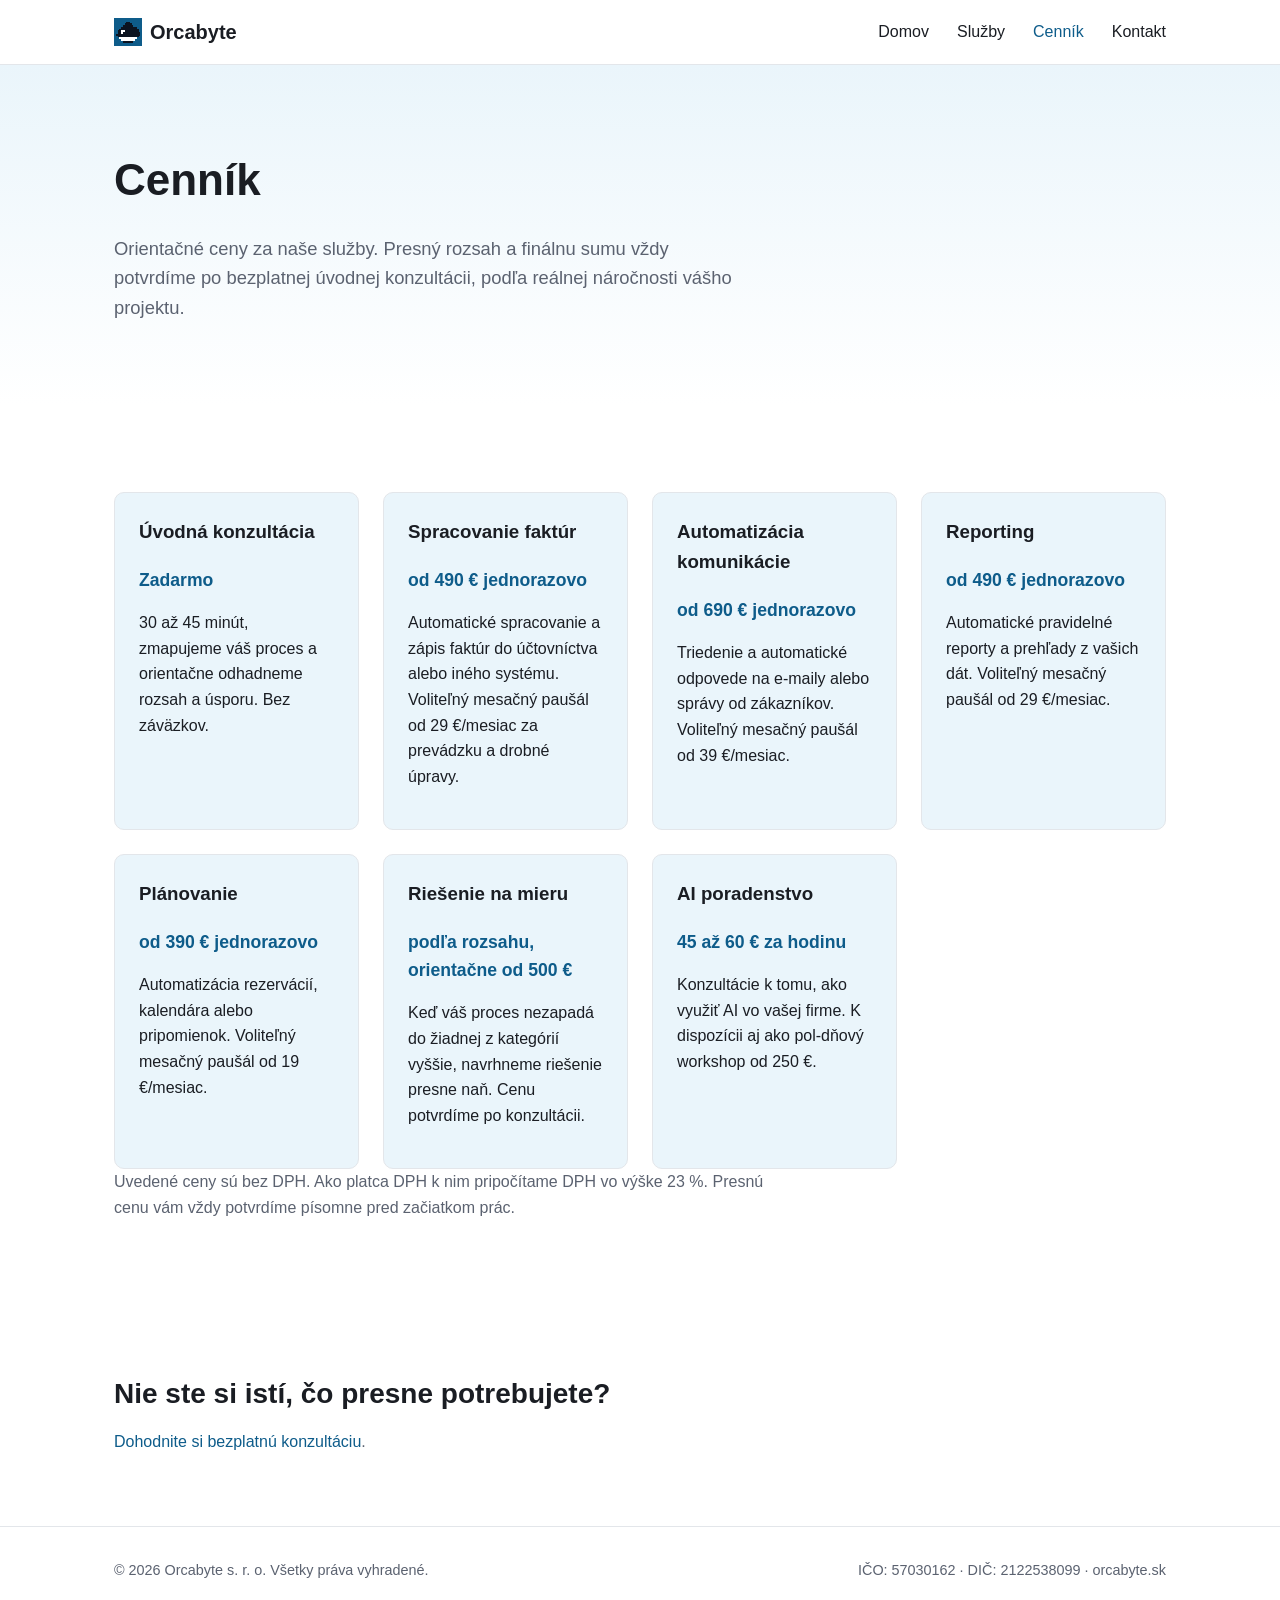
==== docs/cennik.html @ e9f47358 "Aktualizácia webu: cenník, nové služby, zrušenie O nás Mení zacielenie webu na AI automatizáciu fire" ====
<!DOCTYPE html>
<html lang="sk">
<head>
  <meta charset="UTF-8" />
  <meta name="viewport" content="width=device-width, initial-scale=1.0" />
  <title>Cenník | Orcabyte</title>
  <meta name="description" content="Orientačný cenník AI automatizácie a konzultácií pre malé firmy a živnostníkov na Slovensku. Ceny bez DPH, úvodná konzultácia zadarmo." />
  <link rel="stylesheet" href="assets/css/style.css" />
  <link rel="icon" type="image/svg+xml" href="assets/img/logo-icon.svg" />
</head>
<body>

  <header class="site-header">
    <div class="container">
      <a class="logo" href="index.html"><img src="assets/img/logo-icon.svg" alt="Orcabyte logo" class="logo-icon" width="28" height="28" />Orcabyte</a>
      <button class="nav-toggle" aria-label="Otvoriť menu" aria-expanded="false">☰</button>
      <nav class="main-nav">
        <ul>
          <li><a href="index.html">Domov</a></li>
          <li><a href="sluzby.html">Služby</a></li>
          <li><a class="active" href="cennik.html">Cenník</a></li>
          <li><a href="kontakt.html">Kontakt</a></li>
        </ul>
      </nav>
    </div>
  </header>

  <main>
    <section class="hero">
      <div class="container">
        <h1>Cenník</h1>
        <p>Orientačné ceny za naše služby. Presný rozsah a finálnu sumu vždy potvrdíme po bezplatnej úvodnej konzultácii, podľa reálnej náročnosti vášho projektu.</p>
      </div>
    </section>

    <section>
      <div class="container">
        <div class="card-grid">
          <div class="card">
            <h3>Úvodná konzultácia</h3>
            <p class="price">Zadarmo</p>
            <p>30 až 45 minút, zmapujeme váš proces a orientačne odhadneme rozsah a úsporu. Bez záväzkov.</p>
          </div>
          <div class="card">
            <h3>Spracovanie faktúr</h3>
            <p class="price">od 490 € jednorazovo</p>
            <p>Automatické spracovanie a zápis faktúr do účtovníctva alebo iného systému. Voliteľný mesačný paušál od 29 €/mesiac za prevádzku a drobné úpravy.</p>
          </div>
          <div class="card">
            <h3>Automatizácia komunikácie</h3>
            <p class="price">od 690 € jednorazovo</p>
            <p>Triedenie a automatické odpovede na e-maily alebo správy od zákazníkov. Voliteľný mesačný paušál od 39 €/mesiac.</p>
          </div>
          <div class="card">
            <h3>Reporting</h3>
            <p class="price">od 490 € jednorazovo</p>
            <p>Automatické pravidelné reporty a prehľady z vašich dát. Voliteľný mesačný paušál od 29 €/mesiac.</p>
          </div>
          <div class="card">
            <h3>Plánovanie</h3>
            <p class="price">od 390 € jednorazovo</p>
            <p>Automatizácia rezervácií, kalendára alebo pripomienok. Voliteľný mesačný paušál od 19 €/mesiac.</p>
          </div>
          <div class="card">
            <h3>Riešenie na mieru</h3>
            <p class="price">podľa rozsahu, orientačne od 500 €</p>
            <p>Keď váš proces nezapadá do žiadnej z kategórií vyššie, navrhneme riešenie presne naň. Cenu potvrdíme po konzultácii.</p>
          </div>
          <div class="card">
            <h3>AI poradenstvo</h3>
            <p class="price">45 až 60 € za hodinu</p>
            <p>Konzultácie k tomu, ako využiť AI vo vašej firme. K dispozícii aj ako pol-dňový workshop od 250 €.</p>
          </div>
        </div>
        <p class="lead">Uvedené ceny sú bez DPH. Ako platca DPH k nim pripočítame DPH vo výške 23 %. Presnú cenu vám vždy potvrdíme písomne pred začiatkom prác.</p>
      </div>
    </section>

    <section>
      <div class="container">
        <h2>Nie ste si istí, čo presne potrebujete?</h2>
        <p class="lead"><a href="kontakt.html">Dohodnite si bezplatnú konzultáciu</a>.</p>
      </div>
    </section>
  </main>

  <footer class="site-footer">
    <div class="container">
      <span>&copy; <span id="year"></span> Orcabyte s. r. o. Všetky práva vyhradené.</span>
      <span>IČO: 57030162 · DIČ: 2122538099 · orcabyte.sk</span>
    </div>
  </footer>

  <script>document.getElementById("year").textContent = new Date().getFullYear();</script>
  <script src="assets/js/main.js"></script>
</body>
</html>
---- docs/assets/css/style.css ----
/* ==========================================================================
   Orcabyte – základný štýl kostry webu
   Farby a fonty sú zámerne jednoduché placeholdery – uprav podľa brandu.
   ========================================================================== */

:root {
  --color-bg: #ffffff;
  --color-text: #1a1d23;
  --color-muted: #5b6270;
  --color-primary: #0e5c8a;
  --color-primary-dark: #073b5c;
  --color-surface: #eaf5fb;
  --color-border: #e3e6ea;
  --radius: 10px;
  --max-width: 1100px;
  --font-base: -apple-system, BlinkMacSystemFont, "Segoe UI", Roboto, Helvetica, Arial, sans-serif;
}

* {
  box-sizing: border-box;
}

html {
  scroll-behavior: smooth;
}

body {
  margin: 0;
  font-family: var(--font-base);
  color: var(--color-text);
  background: var(--color-bg);
  line-height: 1.6;
}

img {
  max-width: 100%;
  display: block;
}

a {
  color: var(--color-primary);
  text-decoration: none;
}

a:hover {
  text-decoration: underline;
}

.container {
  max-width: var(--max-width);
  margin: 0 auto;
  padding: 0 24px;
}

/* ---- Header / navigácia ---- */

.site-header {
  border-bottom: 1px solid var(--color-border);
  position: sticky;
  top: 0;
  background: var(--color-bg);
  z-index: 10;
}

.site-header .container {
  display: flex;
  align-items: center;
  justify-content: space-between;
  padding-top: 16px;
  padding-bottom: 16px;
}

.logo {
  display: flex;
  align-items: center;
  gap: 8px;
  font-weight: 700;
  font-size: 1.25rem;
  color: var(--color-text);
}

.logo-icon {
  width: 28px;
  height: 28px;
}

.logo:hover {
  text-decoration: none;
}

.nav-toggle {
  display: none;
  background: none;
  border: 1px solid var(--color-border);
  border-radius: 8px;
  padding: 8px 10px;
  cursor: pointer;
}

.main-nav ul {
  display: flex;
  gap: 28px;
  list-style: none;
  margin: 0;
  padding: 0;
}

.main-nav a {
  color: var(--color-text);
  font-weight: 500;
}

.main-nav a.active {
  color: var(--color-primary);
}

/* ---- Hero sekcia ---- */

.hero {
  padding: 80px 0 64px;
  background: linear-gradient(180deg, var(--color-surface), var(--color-bg));
}

.hero h1 {
  font-size: clamp(2rem, 4vw, 2.75rem);
  margin: 0 0 16px;
}

.hero p {
  font-size: 1.15rem;
  color: var(--color-muted);
  max-width: 640px;
}

.hero .cta-group {
  margin-top: 28px;
  display: flex;
  gap: 16px;
  flex-wrap: wrap;
}

/* ---- Tlačidlá ---- */

.btn {
  display: inline-block;
  padding: 12px 24px;
  border-radius: var(--radius);
  font-weight: 600;
  text-decoration: none;
}

.btn-primary {
  background: var(--color-primary);
  color: #fff;
}

.btn-primary:hover {
  background: var(--color-primary-dark);
  text-decoration: none;
}

.btn-secondary {
  background: transparent;
  color: var(--color-text);
  border: 1px solid var(--color-border);
}

.btn-secondary:hover {
  border-color: var(--color-text);
  text-decoration: none;
}

/* ---- Všeobecné sekcie ---- */

section {
  padding: 56px 0;
}

section h2 {
  font-size: 1.75rem;
  margin-bottom: 12px;
}

section > .container > p.lead {
  color: var(--color-muted);
  max-width: 680px;
  margin-top: 0;
}

.card-grid {
  display: grid;
  grid-template-columns: repeat(auto-fit, minmax(240px, 1fr));
  gap: 24px;
  margin-top: 32px;
}

.card {
  background: var(--color-surface);
  border: 1px solid var(--color-border);
  border-radius: var(--radius);
  padding: 24px;
}

.card h3 {
  margin-top: 0;
}

.card .price {
  font-weight: 700;
  color: var(--color-primary);
  font-size: 1.1rem;
  margin: 4px 0 12px;
}

/* ---- Kontaktný formulár (placeholder, bez backendu) ---- */

.contact-form {
  display: grid;
  gap: 16px;
  max-width: 520px;
  margin-top: 24px;
}

.contact-form label {
  font-weight: 600;
  display: block;
  margin-bottom: 6px;
}

.contact-form input,
.contact-form textarea {
  width: 100%;
  padding: 10px 12px;
  border: 1px solid var(--color-border);
  border-radius: 8px;
  font: inherit;
}

.contact-info {
  margin-top: 32px;
  color: var(--color-muted);
}

/* ---- Footer ---- */

.site-footer {
  border-top: 1px solid var(--color-border);
  padding: 32px 0;
  color: var(--color-muted);
  font-size: 0.9rem;
}

.site-footer .container {
  display: flex;
  justify-content: space-between;
  flex-wrap: wrap;
  gap: 12px;
}

/* ---- Responzivita ---- */

@media (max-width: 720px) {
  .nav-toggle {
    display: inline-flex;
  }

  .main-nav {
    display: none;
    width: 100%;
  }

  .main-nav.open {
    display: block;
  }

  .main-nav ul {
    flex-direction: column;
    gap: 12px;
    padding: 16px 0;
  }

  .site-header .container {
    flex-wrap: wrap;
  }
}
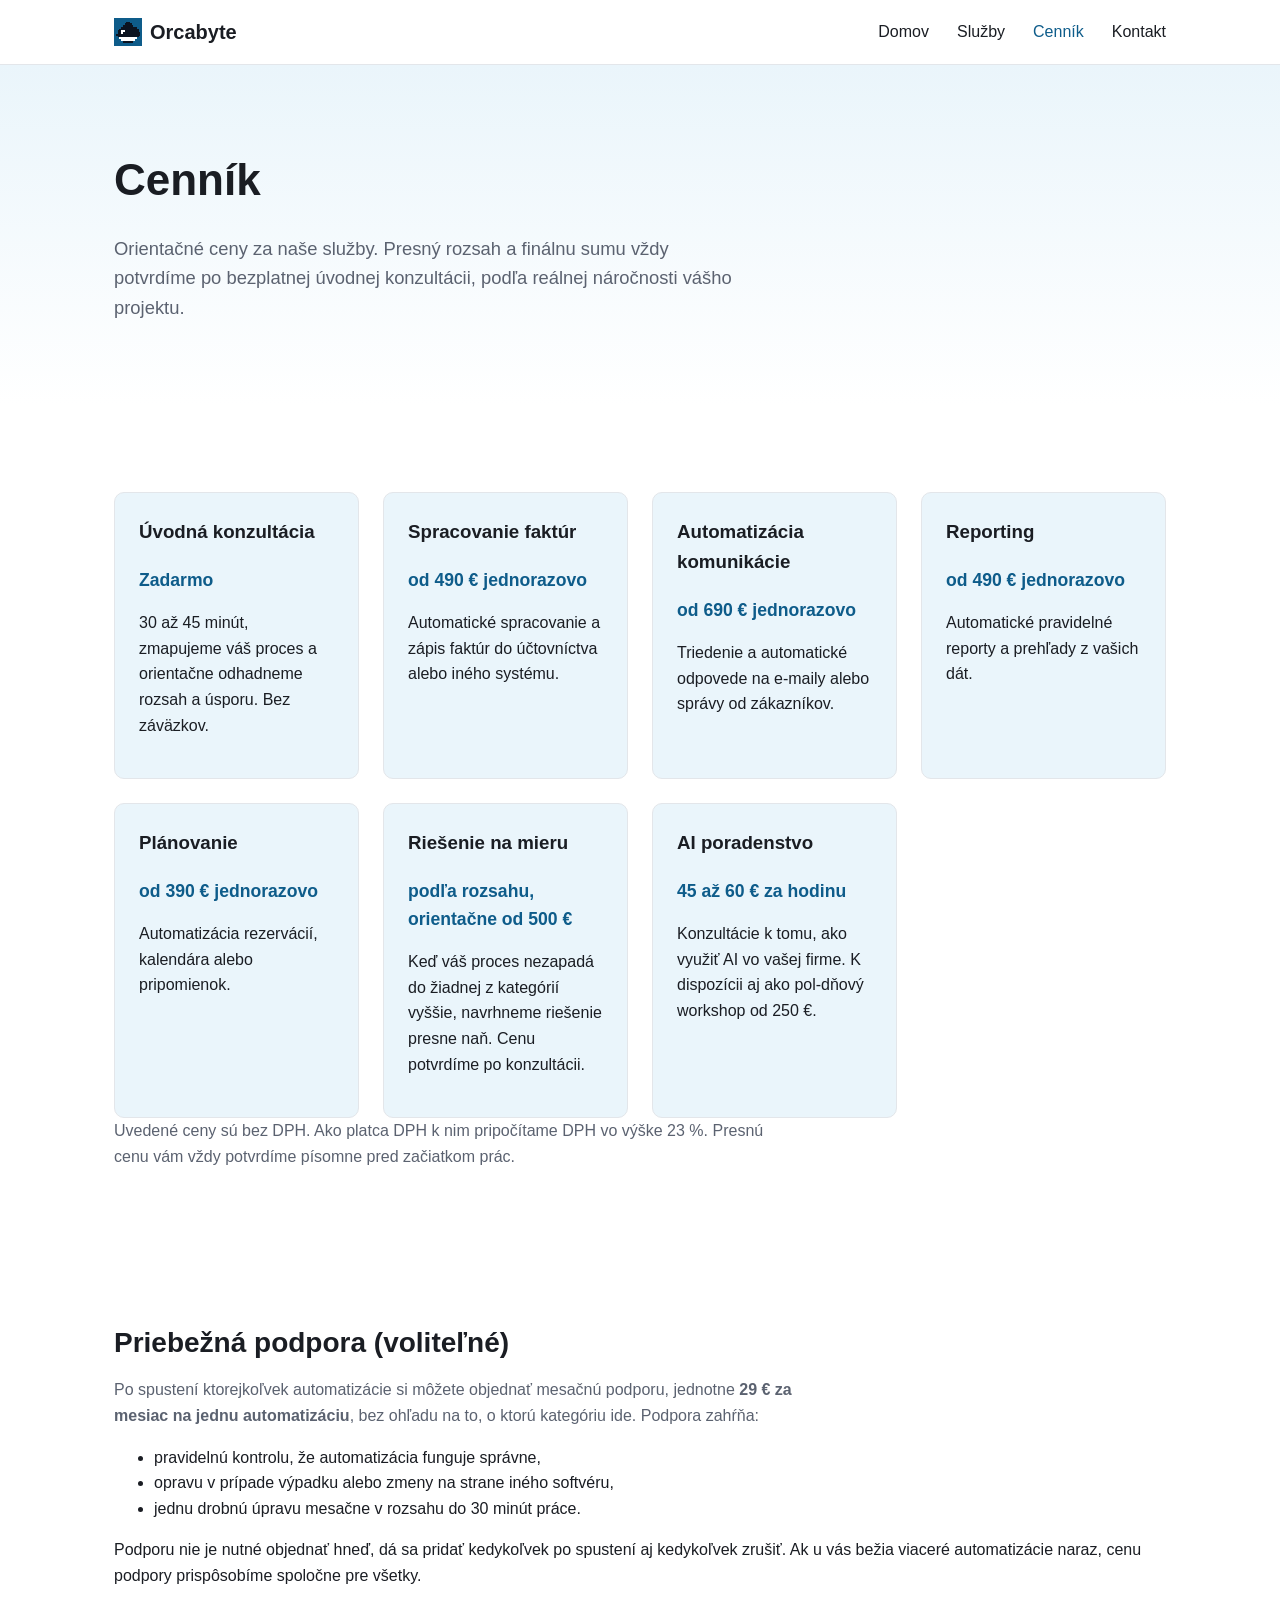
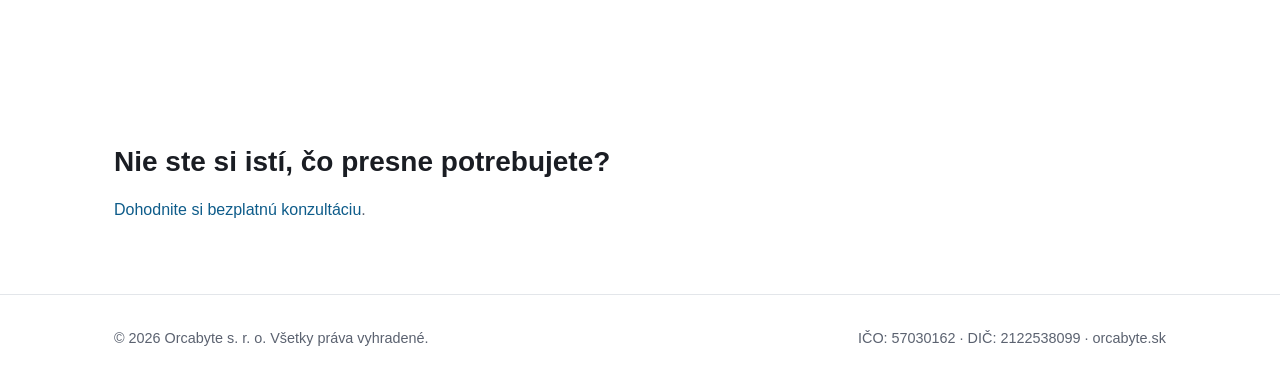
==== commit c1e73e8e: "Zjednodušenie cenníka: jedna jasná mesačná podpora namiesto rôznych paušálov Co-Authored-By: Claude " ====
--- a/docs/cennik.html
+++ b/docs/cennik.html
@@ -44,22 +44,22 @@
           <div class="card">
             <h3>Spracovanie faktúr</h3>
             <p class="price">od 490 € jednorazovo</p>
-            <p>Automatické spracovanie a zápis faktúr do účtovníctva alebo iného systému. Voliteľný mesačný paušál od 29 €/mesiac za prevádzku a drobné úpravy.</p>
+            <p>Automatické spracovanie a zápis faktúr do účtovníctva alebo iného systému.</p>
           </div>
           <div class="card">
             <h3>Automatizácia komunikácie</h3>
             <p class="price">od 690 € jednorazovo</p>
-            <p>Triedenie a automatické odpovede na e-maily alebo správy od zákazníkov. Voliteľný mesačný paušál od 39 €/mesiac.</p>
+            <p>Triedenie a automatické odpovede na e-maily alebo správy od zákazníkov.</p>
           </div>
           <div class="card">
             <h3>Reporting</h3>
             <p class="price">od 490 € jednorazovo</p>
-            <p>Automatické pravidelné reporty a prehľady z vašich dát. Voliteľný mesačný paušál od 29 €/mesiac.</p>
+            <p>Automatické pravidelné reporty a prehľady z vašich dát.</p>
           </div>
           <div class="card">
             <h3>Plánovanie</h3>
             <p class="price">od 390 € jednorazovo</p>
-            <p>Automatizácia rezervácií, kalendára alebo pripomienok. Voliteľný mesačný paušál od 19 €/mesiac.</p>
+            <p>Automatizácia rezervácií, kalendára alebo pripomienok.</p>
           </div>
           <div class="card">
             <h3>Riešenie na mieru</h3>
@@ -73,6 +73,19 @@
           </div>
         </div>
         <p class="lead">Uvedené ceny sú bez DPH. Ako platca DPH k nim pripočítame DPH vo výške 23 %. Presnú cenu vám vždy potvrdíme písomne pred začiatkom prác.</p>
+      </div>
+    </section>
+
+    <section>
+      <div class="container">
+        <h2>Priebežná podpora (voliteľné)</h2>
+        <p class="lead">Po spustení ktorejkoľvek automatizácie si môžete objednať mesačnú podporu, jednotne <strong>29 € za mesiac na jednu automatizáciu</strong>, bez ohľadu na to, o ktorú kategóriu ide. Podpora zahŕňa:</p>
+        <ul>
+          <li>pravidelnú kontrolu, že automatizácia funguje správne,</li>
+          <li>opravu v prípade výpadku alebo zmeny na strane iného softvéru,</li>
+          <li>jednu drobnú úpravu mesačne v rozsahu do 30 minút práce.</li>
+        </ul>
+        <p>Podporu nie je nutné objednať hneď, dá sa pridať kedykoľvek po spustení aj kedykoľvek zrušiť. Ak u vás bežia viaceré automatizácie naraz, cenu podpory prispôsobíme spoločne pre všetky.</p>
       </div>
     </section>
 
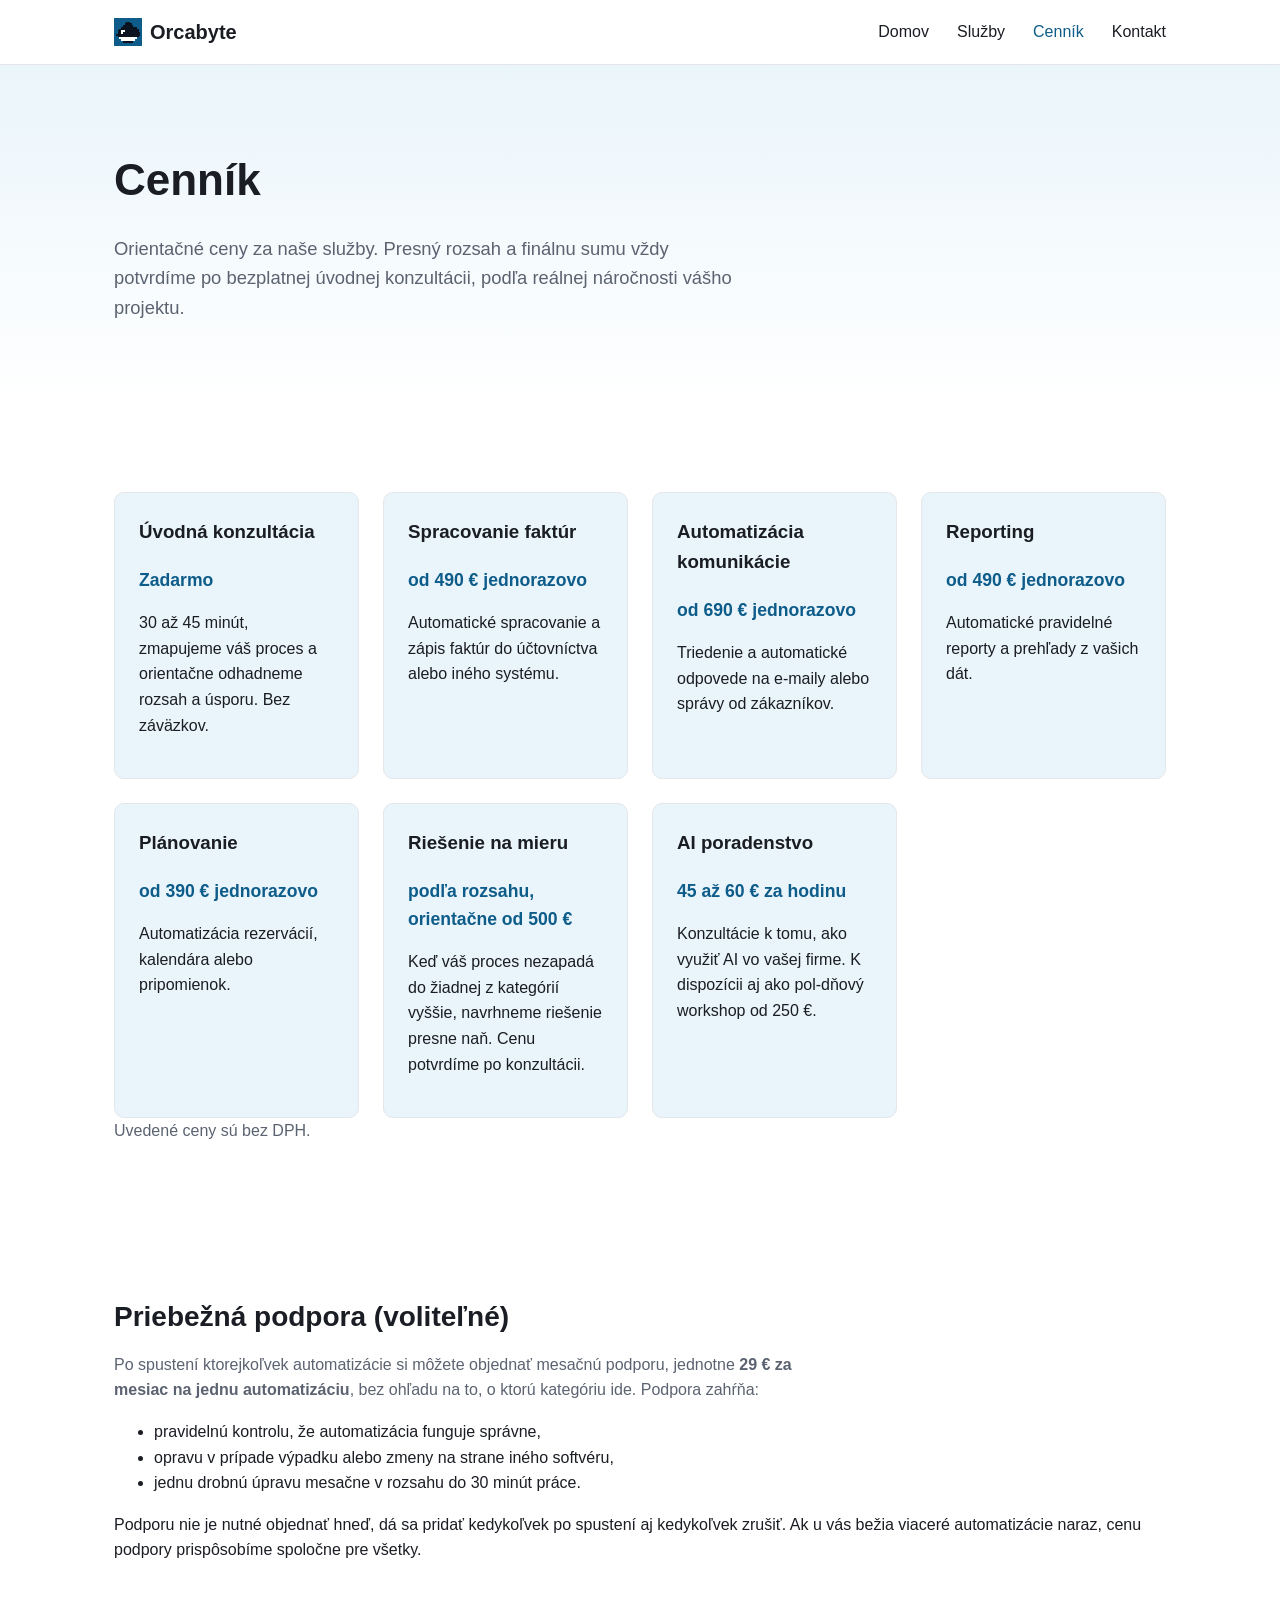
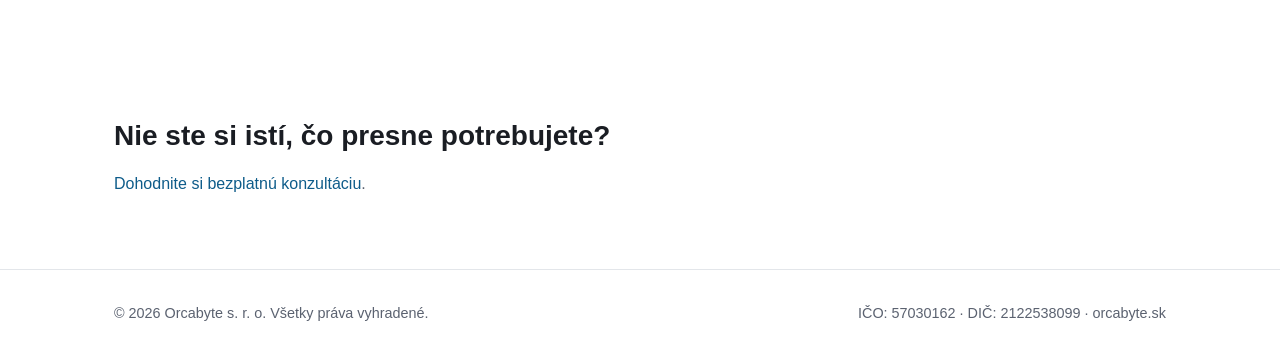
==== commit 238d1952: "oprava DPH" ====
--- a/docs/cennik.html
+++ b/docs/cennik.html
@@ -1,110 +1,163 @@
-<!DOCTYPE html>
+<!doctype html>
 <html lang="sk">
-<head>
-  <meta charset="UTF-8" />
-  <meta name="viewport" content="width=device-width, initial-scale=1.0" />
-  <title>Cenník | Orcabyte</title>
-  <meta name="description" content="Orientačný cenník AI automatizácie a konzultácií pre malé firmy a živnostníkov na Slovensku. Ceny bez DPH, úvodná konzultácia zadarmo." />
-  <link rel="stylesheet" href="assets/css/style.css" />
-  <link rel="icon" type="image/svg+xml" href="assets/img/logo-icon.svg" />
-</head>
-<body>
+  <head>
+    <meta charset="UTF-8" />
+    <meta name="viewport" content="width=device-width, initial-scale=1.0" />
+    <title>Cenník | Orcabyte</title>
+    <meta
+      name="description"
+      content="Orientačný cenník AI automatizácie a konzultácií pre malé firmy a živnostníkov na Slovensku. Ceny bez DPH, úvodná konzultácia zadarmo."
+    />
+    <link rel="stylesheet" href="assets/css/style.css" />
+    <link rel="icon" type="image/svg+xml" href="assets/img/logo-icon.svg" />
+  </head>
+  <body>
+    <header class="site-header">
+      <div class="container">
+        <a class="logo" href="index.html"
+          ><img
+            src="assets/img/logo-icon.svg"
+            alt="Orcabyte logo"
+            class="logo-icon"
+            width="28"
+            height="28"
+          />Orcabyte</a
+        >
+        <button
+          class="nav-toggle"
+          aria-label="Otvoriť menu"
+          aria-expanded="false"
+        >
+          ☰
+        </button>
+        <nav class="main-nav">
+          <ul>
+            <li><a href="index.html">Domov</a></li>
+            <li><a href="sluzby.html">Služby</a></li>
+            <li><a class="active" href="cennik.html">Cenník</a></li>
+            <li><a href="kontakt.html">Kontakt</a></li>
+          </ul>
+        </nav>
+      </div>
+    </header>
 
-  <header class="site-header">
-    <div class="container">
-      <a class="logo" href="index.html"><img src="assets/img/logo-icon.svg" alt="Orcabyte logo" class="logo-icon" width="28" height="28" />Orcabyte</a>
-      <button class="nav-toggle" aria-label="Otvoriť menu" aria-expanded="false">☰</button>
-      <nav class="main-nav">
-        <ul>
-          <li><a href="index.html">Domov</a></li>
-          <li><a href="sluzby.html">Služby</a></li>
-          <li><a class="active" href="cennik.html">Cenník</a></li>
-          <li><a href="kontakt.html">Kontakt</a></li>
-        </ul>
-      </nav>
-    </div>
-  </header>
+    <main>
+      <section class="hero">
+        <div class="container">
+          <h1>Cenník</h1>
+          <p>
+            Orientačné ceny za naše služby. Presný rozsah a finálnu sumu vždy
+            potvrdíme po bezplatnej úvodnej konzultácii, podľa reálnej
+            náročnosti vášho projektu.
+          </p>
+        </div>
+      </section>
 
-  <main>
-    <section class="hero">
+      <section>
+        <div class="container">
+          <div class="card-grid">
+            <div class="card">
+              <h3>Úvodná konzultácia</h3>
+              <p class="price">Zadarmo</p>
+              <p>
+                30 až 45 minút, zmapujeme váš proces a orientačne odhadneme
+                rozsah a úsporu. Bez záväzkov.
+              </p>
+            </div>
+            <div class="card">
+              <h3>Spracovanie faktúr</h3>
+              <p class="price">od 490 € jednorazovo</p>
+              <p>
+                Automatické spracovanie a zápis faktúr do účtovníctva alebo
+                iného systému.
+              </p>
+            </div>
+            <div class="card">
+              <h3>Automatizácia komunikácie</h3>
+              <p class="price">od 690 € jednorazovo</p>
+              <p>
+                Triedenie a automatické odpovede na e-maily alebo správy od
+                zákazníkov.
+              </p>
+            </div>
+            <div class="card">
+              <h3>Reporting</h3>
+              <p class="price">od 490 € jednorazovo</p>
+              <p>Automatické pravidelné reporty a prehľady z vašich dát.</p>
+            </div>
+            <div class="card">
+              <h3>Plánovanie</h3>
+              <p class="price">od 390 € jednorazovo</p>
+              <p>Automatizácia rezervácií, kalendára alebo pripomienok.</p>
+            </div>
+            <div class="card">
+              <h3>Riešenie na mieru</h3>
+              <p class="price">podľa rozsahu, orientačne od 500 €</p>
+              <p>
+                Keď váš proces nezapadá do žiadnej z kategórií vyššie, navrhneme
+                riešenie presne naň. Cenu potvrdíme po konzultácii.
+              </p>
+            </div>
+            <div class="card">
+              <h3>AI poradenstvo</h3>
+              <p class="price">45 až 60 € za hodinu</p>
+              <p>
+                Konzultácie k tomu, ako využiť AI vo vašej firme. K dispozícii
+                aj ako pol-dňový workshop od 250 €.
+              </p>
+            </div>
+          </div>
+          <p class="lead">Uvedené ceny sú bez DPH.</p>
+        </div>
+      </section>
+
+      <section>
+        <div class="container">
+          <h2>Priebežná podpora (voliteľné)</h2>
+          <p class="lead">
+            Po spustení ktorejkoľvek automatizácie si môžete objednať mesačnú
+            podporu, jednotne
+            <strong>29 € za mesiac na jednu automatizáciu</strong>, bez ohľadu
+            na to, o ktorú kategóriu ide. Podpora zahŕňa:
+          </p>
+          <ul>
+            <li>pravidelnú kontrolu, že automatizácia funguje správne,</li>
+            <li>
+              opravu v prípade výpadku alebo zmeny na strane iného softvéru,
+            </li>
+            <li>jednu drobnú úpravu mesačne v rozsahu do 30 minút práce.</li>
+          </ul>
+          <p>
+            Podporu nie je nutné objednať hneď, dá sa pridať kedykoľvek po
+            spustení aj kedykoľvek zrušiť. Ak u vás bežia viaceré automatizácie
+            naraz, cenu podpory prispôsobíme spoločne pre všetky.
+          </p>
+        </div>
+      </section>
+
+      <section>
+        <div class="container">
+          <h2>Nie ste si istí, čo presne potrebujete?</h2>
+          <p class="lead">
+            <a href="kontakt.html">Dohodnite si bezplatnú konzultáciu</a>.
+          </p>
+        </div>
+      </section>
+    </main>
+
+    <footer class="site-footer">
       <div class="container">
-        <h1>Cenník</h1>
-        <p>Orientačné ceny za naše služby. Presný rozsah a finálnu sumu vždy potvrdíme po bezplatnej úvodnej konzultácii, podľa reálnej náročnosti vášho projektu.</p>
+        <span
+          >&copy; <span id="year"></span> Orcabyte s. r. o. Všetky práva
+          vyhradené.</span
+        >
+        <span>IČO: 57030162 · DIČ: 2122538099 · orcabyte.sk</span>
       </div>
-    </section>
+    </footer>
 
-    <section>
-      <div class="container">
-        <div class="card-grid">
-          <div class="card">
-            <h3>Úvodná konzultácia</h3>
-            <p class="price">Zadarmo</p>
-            <p>30 až 45 minút, zmapujeme váš proces a orientačne odhadneme rozsah a úsporu. Bez záväzkov.</p>
-          </div>
-          <div class="card">
-            <h3>Spracovanie faktúr</h3>
-            <p class="price">od 490 € jednorazovo</p>
-            <p>Automatické spracovanie a zápis faktúr do účtovníctva alebo iného systému.</p>
-          </div>
-          <div class="card">
-            <h3>Automatizácia komunikácie</h3>
-            <p class="price">od 690 € jednorazovo</p>
-            <p>Triedenie a automatické odpovede na e-maily alebo správy od zákazníkov.</p>
-          </div>
-          <div class="card">
-            <h3>Reporting</h3>
-            <p class="price">od 490 € jednorazovo</p>
-            <p>Automatické pravidelné reporty a prehľady z vašich dát.</p>
-          </div>
-          <div class="card">
-            <h3>Plánovanie</h3>
-            <p class="price">od 390 € jednorazovo</p>
-            <p>Automatizácia rezervácií, kalendára alebo pripomienok.</p>
-          </div>
-          <div class="card">
-            <h3>Riešenie na mieru</h3>
-            <p class="price">podľa rozsahu, orientačne od 500 €</p>
-            <p>Keď váš proces nezapadá do žiadnej z kategórií vyššie, navrhneme riešenie presne naň. Cenu potvrdíme po konzultácii.</p>
-          </div>
-          <div class="card">
-            <h3>AI poradenstvo</h3>
-            <p class="price">45 až 60 € za hodinu</p>
-            <p>Konzultácie k tomu, ako využiť AI vo vašej firme. K dispozícii aj ako pol-dňový workshop od 250 €.</p>
-          </div>
-        </div>
-        <p class="lead">Uvedené ceny sú bez DPH. Ako platca DPH k nim pripočítame DPH vo výške 23 %. Presnú cenu vám vždy potvrdíme písomne pred začiatkom prác.</p>
-      </div>
-    </section>
-
-    <section>
-      <div class="container">
-        <h2>Priebežná podpora (voliteľné)</h2>
-        <p class="lead">Po spustení ktorejkoľvek automatizácie si môžete objednať mesačnú podporu, jednotne <strong>29 € za mesiac na jednu automatizáciu</strong>, bez ohľadu na to, o ktorú kategóriu ide. Podpora zahŕňa:</p>
-        <ul>
-          <li>pravidelnú kontrolu, že automatizácia funguje správne,</li>
-          <li>opravu v prípade výpadku alebo zmeny na strane iného softvéru,</li>
-          <li>jednu drobnú úpravu mesačne v rozsahu do 30 minút práce.</li>
-        </ul>
-        <p>Podporu nie je nutné objednať hneď, dá sa pridať kedykoľvek po spustení aj kedykoľvek zrušiť. Ak u vás bežia viaceré automatizácie naraz, cenu podpory prispôsobíme spoločne pre všetky.</p>
-      </div>
-    </section>
-
-    <section>
-      <div class="container">
-        <h2>Nie ste si istí, čo presne potrebujete?</h2>
-        <p class="lead"><a href="kontakt.html">Dohodnite si bezplatnú konzultáciu</a>.</p>
-      </div>
-    </section>
-  </main>
-
-  <footer class="site-footer">
-    <div class="container">
-      <span>&copy; <span id="year"></span> Orcabyte s. r. o. Všetky práva vyhradené.</span>
-      <span>IČO: 57030162 · DIČ: 2122538099 · orcabyte.sk</span>
-    </div>
-  </footer>
-
-  <script>document.getElementById("year").textContent = new Date().getFullYear();</script>
-  <script src="assets/js/main.js"></script>
-</body>
+    <script>
+      document.getElementById("year").textContent = new Date().getFullYear();
+    </script>
+    <script src="assets/js/main.js"></script>
+  </body>
 </html>
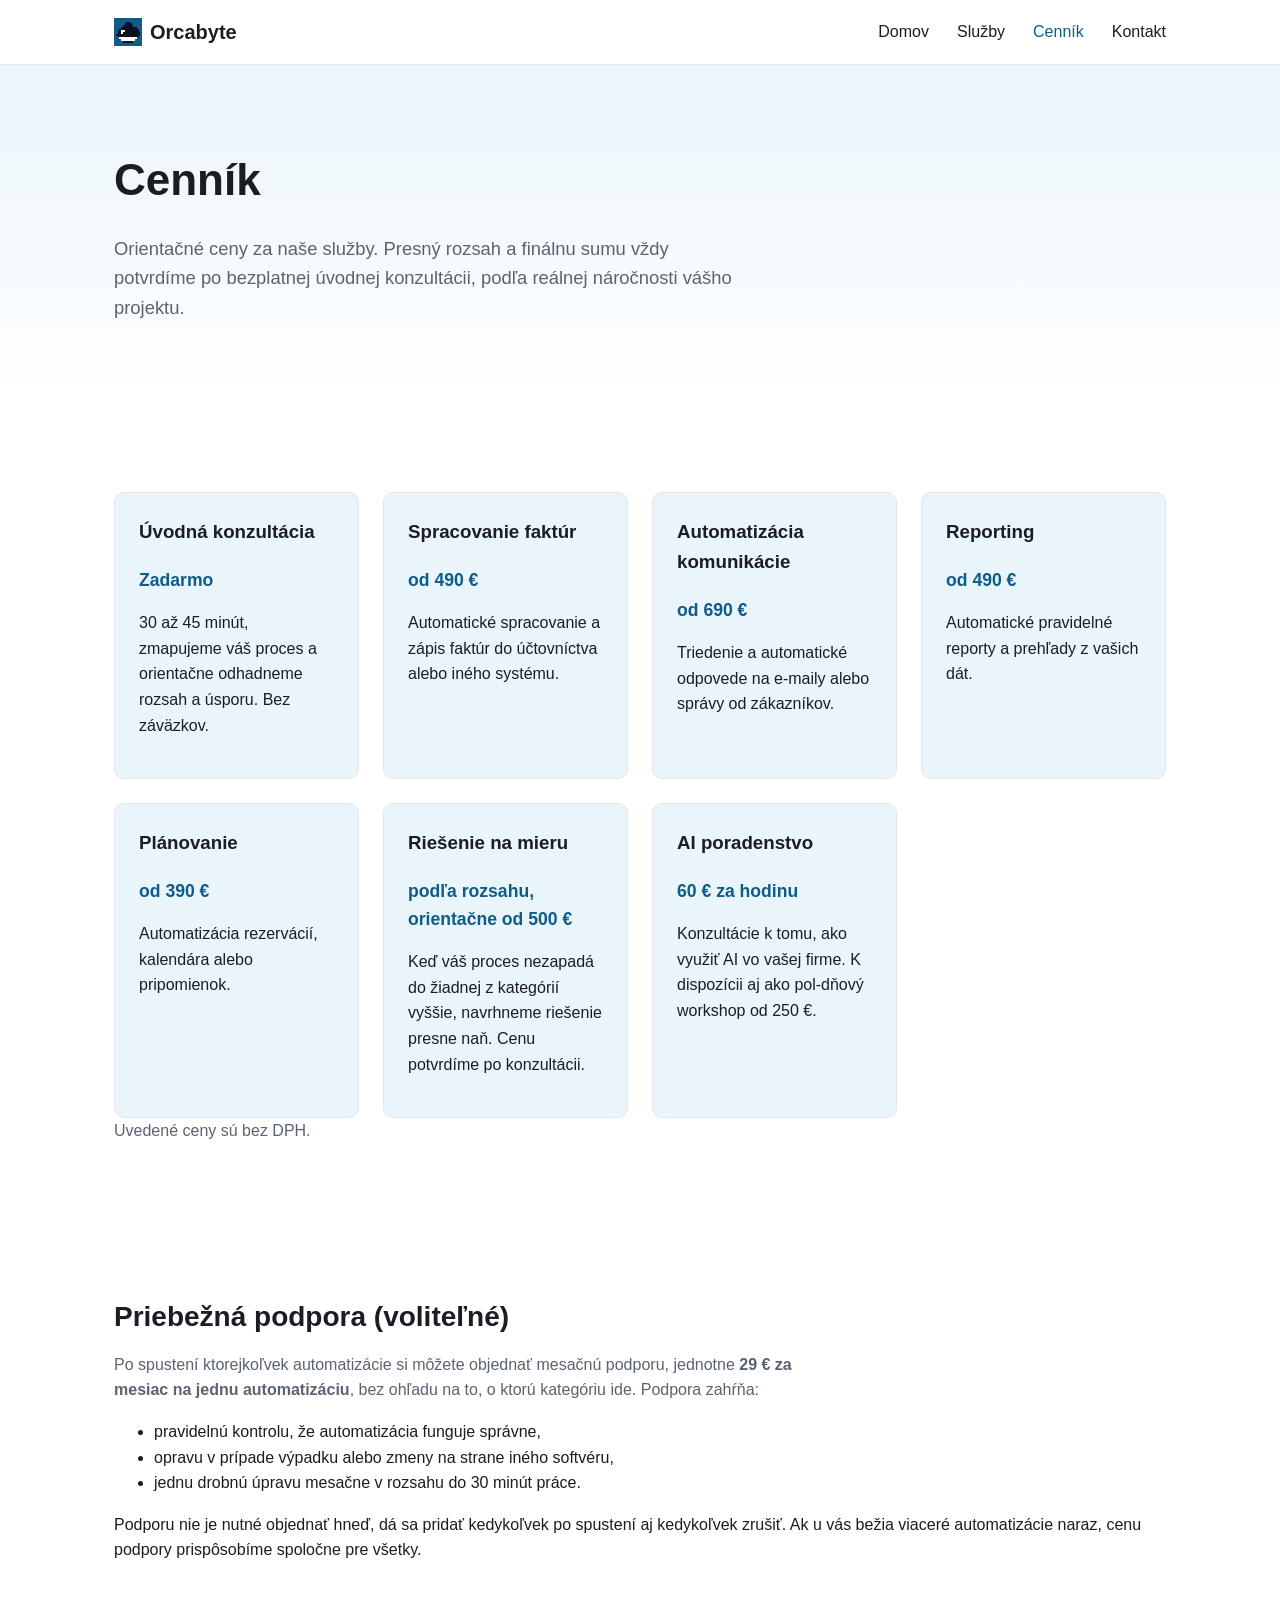
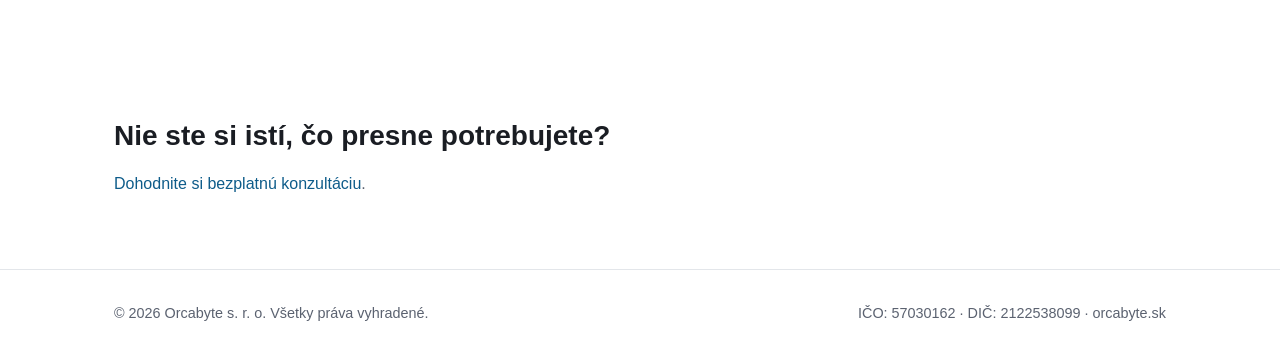
==== commit bb05b3f8: "uprava cien" ====
--- a/docs/cennik.html
+++ b/docs/cennik.html
@@ -66,7 +66,7 @@
             </div>
             <div class="card">
               <h3>Spracovanie faktúr</h3>
-              <p class="price">od 490 € jednorazovo</p>
+              <p class="price">od 490 €</p>
               <p>
                 Automatické spracovanie a zápis faktúr do účtovníctva alebo
                 iného systému.
@@ -74,7 +74,7 @@
             </div>
             <div class="card">
               <h3>Automatizácia komunikácie</h3>
-              <p class="price">od 690 € jednorazovo</p>
+              <p class="price">od 690 €</p>
               <p>
                 Triedenie a automatické odpovede na e-maily alebo správy od
                 zákazníkov.
@@ -82,12 +82,12 @@
             </div>
             <div class="card">
               <h3>Reporting</h3>
-              <p class="price">od 490 € jednorazovo</p>
+              <p class="price">od 490 €</p>
               <p>Automatické pravidelné reporty a prehľady z vašich dát.</p>
             </div>
             <div class="card">
               <h3>Plánovanie</h3>
-              <p class="price">od 390 € jednorazovo</p>
+              <p class="price">od 390 €</p>
               <p>Automatizácia rezervácií, kalendára alebo pripomienok.</p>
             </div>
             <div class="card">
@@ -100,7 +100,7 @@
             </div>
             <div class="card">
               <h3>AI poradenstvo</h3>
-              <p class="price">45 až 60 € za hodinu</p>
+              <p class="price">60 € za hodinu</p>
               <p>
                 Konzultácie k tomu, ako využiť AI vo vašej firme. K dispozícii
                 aj ako pol-dňový workshop od 250 €.
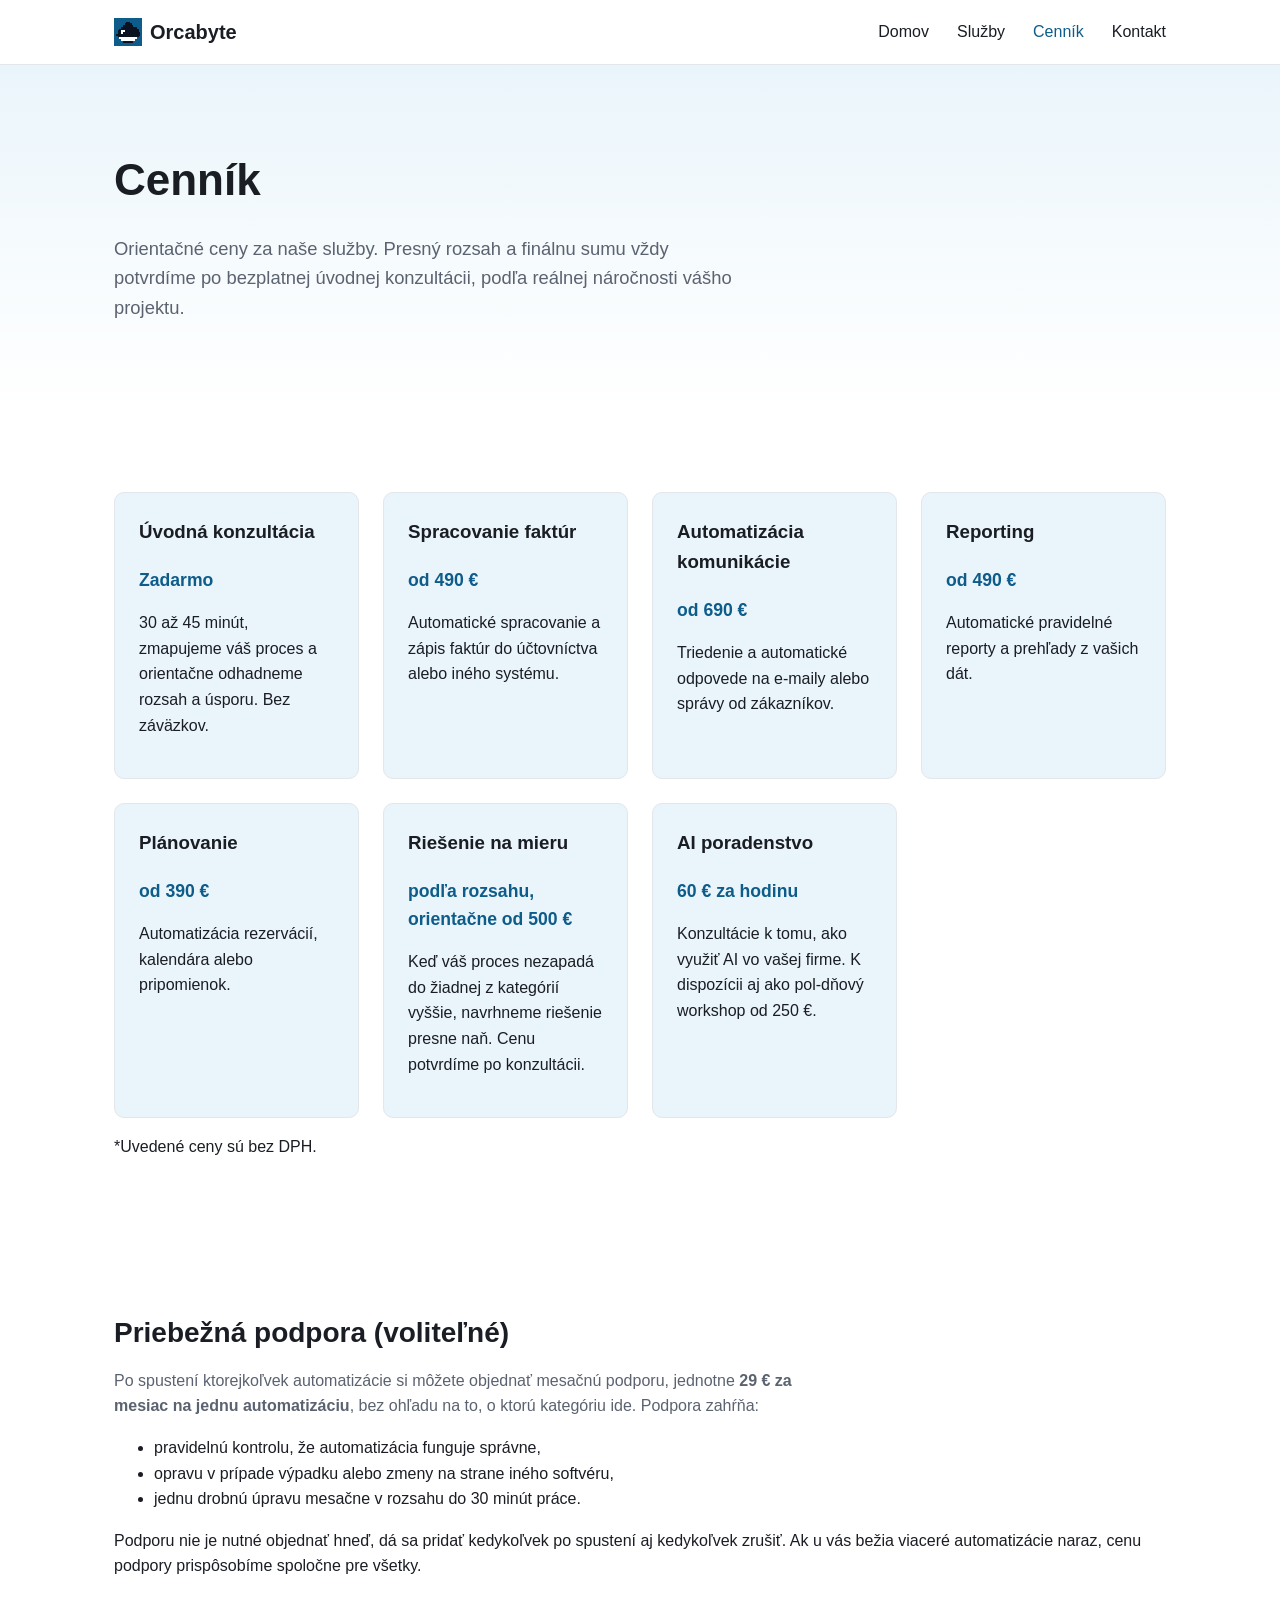
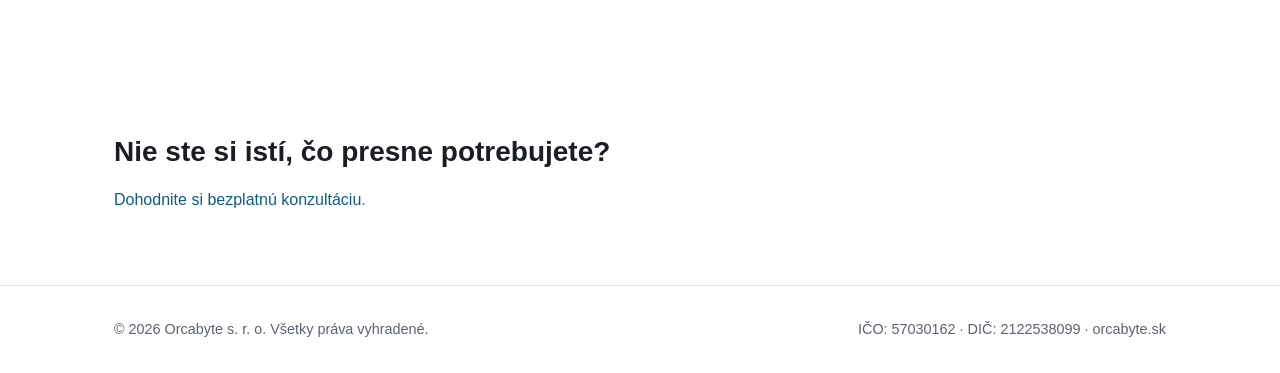
==== commit 74c9a94e: "add prices" ====
--- a/docs/cennik.html
+++ b/docs/cennik.html
@@ -14,7 +14,7 @@
   <body>
     <header class="site-header">
       <div class="container">
-        <a class="logo" href="index.html"
+        <a class="logo" href="/"
           ><img
             src="assets/img/logo-icon.svg"
             alt="Orcabyte logo"
@@ -32,10 +32,10 @@
         </button>
         <nav class="main-nav">
           <ul>
-            <li><a href="index.html">Domov</a></li>
-            <li><a href="sluzby.html">Služby</a></li>
-            <li><a class="active" href="cennik.html">Cenník</a></li>
-            <li><a href="kontakt.html">Kontakt</a></li>
+            <li><a href="/">Domov</a></li>
+            <li><a href="/sluzby">Služby</a></li>
+            <li><a class="active" href="/cennik">Cenník</a></li>
+            <li><a href="/kontakt">Kontakt</a></li>
           </ul>
         </nav>
       </div>
@@ -107,7 +107,7 @@
               </p>
             </div>
           </div>
-          <p class="lead">Uvedené ceny sú bez DPH.</p>
+          <p class="small-note">*Uvedené ceny sú bez DPH.</p>
         </div>
       </section>
 
@@ -139,7 +139,7 @@
         <div class="container">
           <h2>Nie ste si istí, čo presne potrebujete?</h2>
           <p class="lead">
-            <a href="kontakt.html">Dohodnite si bezplatnú konzultáciu</a>.
+            <a href="/kontakt">Dohodnite si bezplatnú konzultáciu</a>.
           </p>
         </div>
       </section>
--- a/docs/assets/css/style.css
+++ b/docs/assets/css/style.css
@@ -13,7 +13,9 @@
   --color-border: #e3e6ea;
   --radius: 10px;
   --max-width: 1100px;
-  --font-base: -apple-system, BlinkMacSystemFont, "Segoe UI", Roboto, Helvetica, Arial, sans-serif;
+  --font-base:
+    -apple-system, BlinkMacSystemFont, "Segoe UI", Roboto, Helvetica, Arial,
+    sans-serif;
 }
 
 * {
@@ -282,4 +284,10 @@
   .site-header .container {
     flex-wrap: wrap;
   }
-}
+
+  .small-note {
+    color: var(--color-muted);
+    max-width: 680px;
+    margin-top: 15px;
+  }
+}
